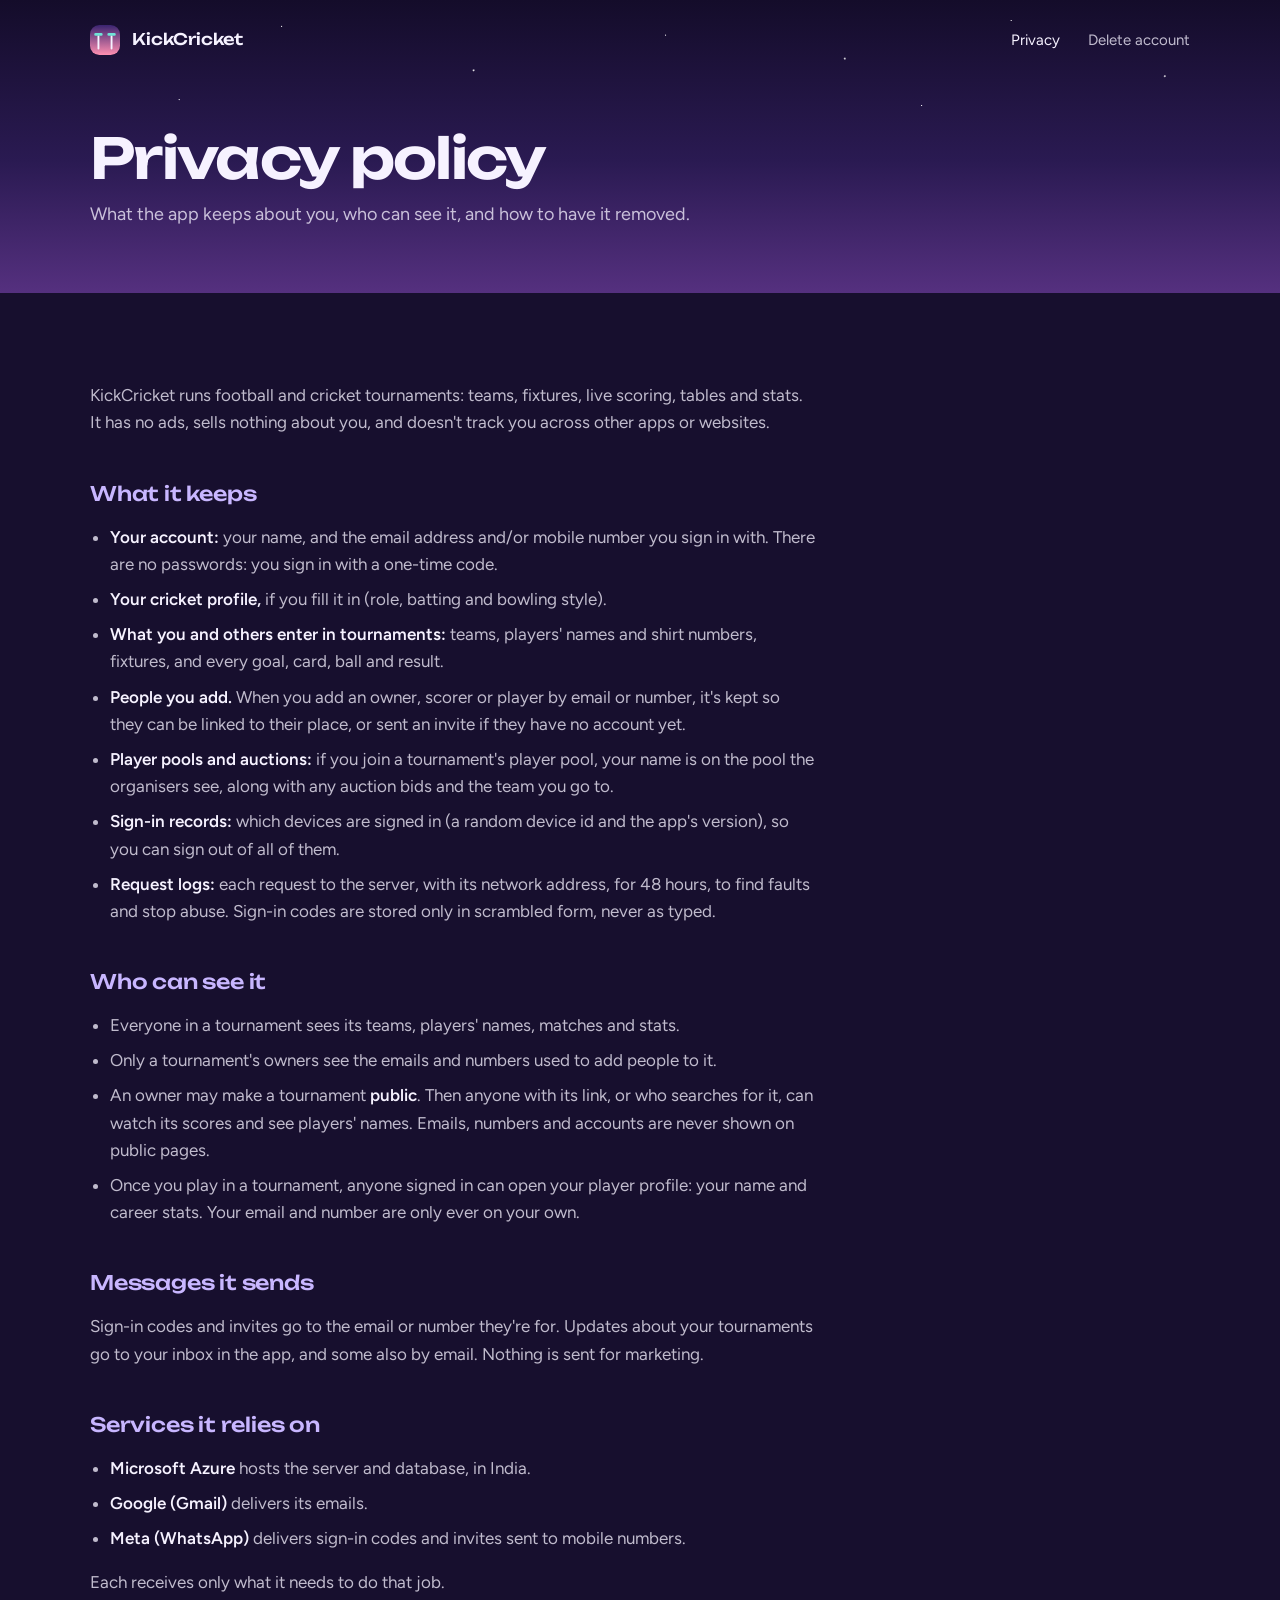
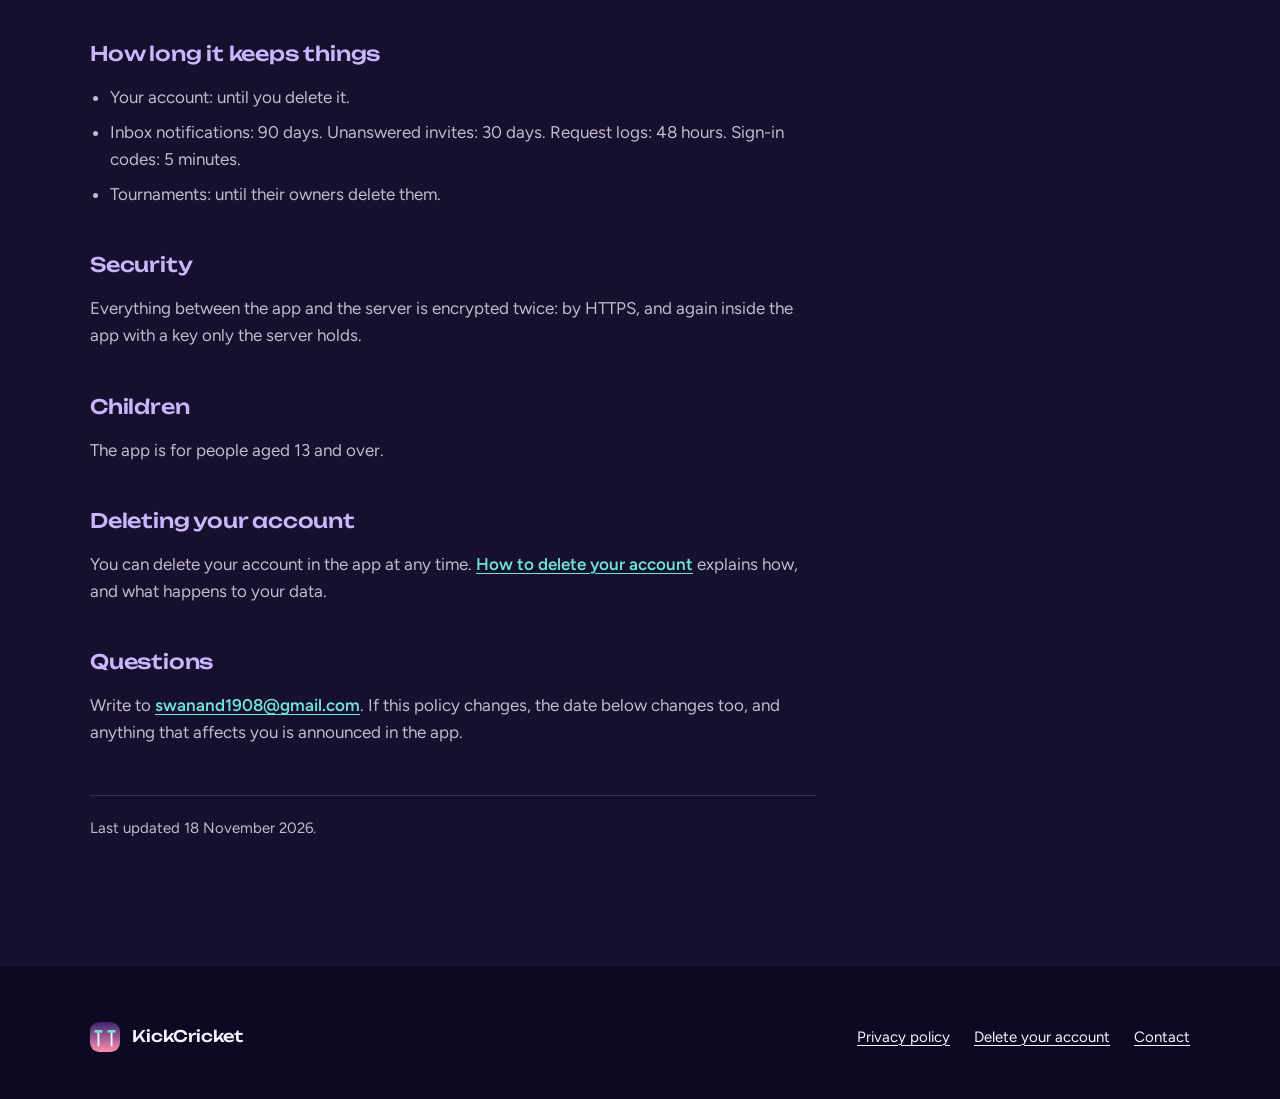
==== privacy.html @ 46ff719f "KickCricket website" ====
<!doctype html>
<html lang="en">
<head>
  <meta charset="utf-8">
  <meta name="viewport" content="width=device-width, initial-scale=1">
  <title>Privacy policy | KickCricket</title>
  <meta name="description" content="What KickCricket keeps about you, who can see it, and how to have it removed.">
  <meta name="theme-color" content="#170F2E">
  <link rel="icon" href="mark.svg" type="image/svg+xml">
  <link rel="preconnect" href="https://fonts.googleapis.com">
  <link rel="preconnect" href="https://fonts.gstatic.com" crossorigin>
  <link rel="stylesheet" href="https://fonts.googleapis.com/css2?family=Unbounded:wght@500;600&family=Figtree:wght@400;600;700&display=swap">
  <link rel="stylesheet" href="styles.css">
</head>
<body>
  <a class="skip" href="#main">Skip to content</a>

  <div class="page-head">
    <div class="stars" aria-hidden="true"></div>
    <header class="wrap bar">
      <a class="brand" href="./"><img src="mark.svg" alt="" width="30" height="30">KickCricket</a>
      <nav aria-label="Site">
        <a href="privacy.html" aria-current="page">Privacy</a>
        <a href="delete-account.html">Delete account</a>
      </nav>
    </header>
    <div class="wrap">
      <h1>Privacy policy</h1>
      <p>What the app keeps about you, who can see it, and how to have it removed.</p>
    </div>
  </div>

  <main id="main" class="wrap doc">
    <article>
      <p>
        KickCricket runs football and cricket tournaments: teams, fixtures, live scoring, tables and stats.
        It has no ads, sells nothing about you, and doesn't track you across other apps or websites.
      </p>

      <h2>What it keeps</h2>
      <ul>
        <li><strong>Your account:</strong> your name, and the email address and/or mobile number you sign in with. There are no passwords: you sign in with a one-time code.</li>
        <li><strong>Your cricket profile,</strong> if you fill it in (role, batting and bowling style).</li>
        <li><strong>What you and others enter in tournaments:</strong> teams, players' names and shirt numbers, fixtures, and every goal, card, ball and result.</li>
        <li><strong>People you add.</strong> When you add an owner, scorer or player by email or number, it's kept so they can be linked to their place, or sent an invite if they have no account yet.</li>
        <li><strong>Player pools and auctions:</strong> if you join a tournament's player pool, your name is on the pool the organisers see, along with any auction bids and the team you go to.</li>
        <li><strong>Sign-in records:</strong> which devices are signed in (a random device id and the app's version), so you can sign out of all of them.</li>
        <li><strong>Request logs:</strong> each request to the server, with its network address, for 48 hours, to find faults and stop abuse. Sign-in codes are stored only in scrambled form, never as typed.</li>
      </ul>

      <h2>Who can see it</h2>
      <ul>
        <li>Everyone in a tournament sees its teams, players' names, matches and stats.</li>
        <li>Only a tournament's owners see the emails and numbers used to add people to it.</li>
        <li>An owner may make a tournament <strong>public</strong>. Then anyone with its link, or who searches for it, can watch its scores and see players' names. Emails, numbers and accounts are never shown on public pages.</li>
        <li>Once you play in a tournament, anyone signed in can open your player profile: your name and career stats. Your email and number are only ever on your own.</li>
      </ul>

      <h2>Messages it sends</h2>
      <p>
        Sign-in codes and invites go to the email or number they're for. Updates about your tournaments go to your
        inbox in the app, and some also by email. Nothing is sent for marketing.
      </p>

      <h2>Services it relies on</h2>
      <ul>
        <li><strong>Microsoft Azure</strong> hosts the server and database, in India.</li>
        <li><strong>Google (Gmail)</strong> delivers its emails.</li>
        <li><strong>Meta (WhatsApp)</strong> delivers sign-in codes and invites sent to mobile numbers.</li>
      </ul>
      <p>Each receives only what it needs to do that job.</p>

      <h2>How long it keeps things</h2>
      <ul>
        <li>Your account: until you delete it.</li>
        <li>Inbox notifications: 90 days. Unanswered invites: 30 days. Request logs: 48 hours. Sign-in codes: 5 minutes.</li>
        <li>Tournaments: until their owners delete them.</li>
      </ul>

      <h2>Security</h2>
      <p>
        Everything between the app and the server is encrypted twice: by HTTPS, and again inside the app with a key
        only the server holds.
      </p>

      <h2>Children</h2>
      <p>The app is for people aged 13 and over.</p>

      <h2>Deleting your account</h2>
      <p>
        You can delete your account in the app at any time. <a href="delete-account.html">How to delete your account</a>
        explains how, and what happens to your data.
      </p>

      <h2>Questions</h2>
      <p>
        Write to <a href="mailto:swanand1908@gmail.com?subject=KickCricket%3A%20privacy">swanand1908@gmail.com</a>.
        If this policy changes, the date below changes too, and anything that affects you is announced in the app.
      </p>

      <p class="updated">Last updated 18 November 2026.</p>
    </article>
  </main>

  <footer class="foot">
    <div class="wrap foot-grid">
      <a class="brand" href="./"><img src="mark.svg" alt="" width="30" height="30">KickCricket</a>
      <nav aria-label="Policies">
        <a href="privacy.html">Privacy policy</a>
        <a href="delete-account.html">Delete your account</a>
        <a href="mailto:swanand1908@gmail.com">Contact</a>
      </nav>
    </div>
  </footer>
</body>
</html>
---- styles.css ----
/* KickCricket — the public site (GitHub Pages), "Dusk" look.
   An evening match: a violet sky fading to a pink horizon, floodlights, lilac for cricket and aqua for football.
   Unbounded for headings and scores, Figtree for reading.
   Motion: the floodlights sweep and the stars twinkle (slow, ambient); the hero's scoreboard plays one over and one
   goal, once; the timeline's light travels across when it scrolls into view; results run along the ribbon (pauses on
   hover). With reduced motion everything is still and shows its final state. */

:root {
  --night: #170f2e;
  --night-deep: #0e0820;
  --violet: #2a1a52;
  --plum: #55307f;
  --pink: #ff8fb1;
  --lilac: #c8b6ff;
  --aqua: #6fe3d6;
  --ink: #f6f2ff;
  --soft: rgba(246, 242, 255, 0.76);
  --faint: rgba(246, 242, 255, 0.56);
  --line: rgba(246, 242, 255, 0.14);
  --wicket: #ff6b7f;

  --display: "Unbounded", "Arial Black", sans-serif;
  --body: "Figtree", system-ui, -apple-system, "Segoe UI", sans-serif;
  --gutter: clamp(16px, 4vw, 40px);
  --ease-out: cubic-bezier(0.23, 1, 0.32, 1);
  --ease-move: cubic-bezier(0.65, 0, 0.35, 1);
}

*,
*::before,
*::after {
  box-sizing: border-box;
}

html {
  -webkit-text-size-adjust: 100%;
  text-size-adjust: 100%;
  scroll-behavior: smooth;
}

body {
  margin: 0;
  background: var(--night);
  color: var(--ink);
  font-family: var(--body);
  font-size: 17px;
  line-height: 1.6;
  -webkit-font-smoothing: antialiased;
  overflow-x: hidden;
}

a {
  color: inherit;
  text-underline-offset: 0.18em;
  text-decoration-thickness: 1px;
}

a:hover {
  text-decoration-thickness: 2px;
}

:focus-visible {
  outline: 3px solid var(--aqua);
  outline-offset: 3px;
  border-radius: 6px;
}

.skip {
  position: absolute;
  left: -9999px;
}

.skip:focus {
  left: var(--gutter);
  top: 12px;
  z-index: 10;
  background: var(--aqua);
  color: var(--night-deep);
  padding: 8px 14px;
  border-radius: 8px;
  font-weight: 700;
}

.wrap {
  width: 100%;
  max-width: 1180px;
  margin: 0 auto;
  padding-left: var(--gutter);
  padding-right: var(--gutter);
}

.num {
  font-family: var(--display);
  font-weight: 500;
  font-variant-numeric: tabular-nums;
  letter-spacing: -0.02em;
}

/* ---------- Top bar ---------- */

.bar {
  display: flex;
  justify-content: space-between;
  align-items: center;
  gap: 16px;
  min-height: 80px;
  position: relative;
  z-index: 2;
}

.brand {
  display: inline-flex;
  align-items: center;
  gap: 12px;
  min-height: 44px;
  text-decoration: none;
  font-family: var(--display);
  font-weight: 500;
  font-size: 16px;
  letter-spacing: -0.01em;
  white-space: nowrap;
}

.brand img {
  width: 30px;
  height: 30px;
  display: block;
}

.bar nav {
  display: flex;
  gap: clamp(14px, 3vw, 28px);
  font-size: 15px;
}

.bar nav a {
  text-decoration: none;
  color: var(--soft);
  min-height: 44px;
  display: inline-flex;
  align-items: center;
}

.bar nav a:hover,
.bar nav a[aria-current="page"] {
  color: var(--ink);
}

/* ---------- The sky ---------- */

.sky {
  position: relative;
  overflow: hidden;
  isolation: isolate;
  background: linear-gradient(180deg, #140c2a 0%, #2a1a52 38%, #55307f 68%, #c0578f 88%, #ff8fb1 100%);
}

.stars {
  position: absolute;
  inset: 0 0 40% 0;
  z-index: -1;
  background-image:
    radial-gradient(1.5px 1.5px at 8% 18%, #fff, transparent),
    radial-gradient(1px 1px at 22% 9%, #fff, transparent),
    radial-gradient(1.5px 1.5px at 37% 24%, #fff, transparent),
    radial-gradient(1px 1px at 52% 12%, #fff, transparent),
    radial-gradient(1.5px 1.5px at 66% 20%, #fff, transparent),
    radial-gradient(1px 1px at 79% 7%, #fff, transparent),
    radial-gradient(1.5px 1.5px at 91% 26%, #fff, transparent),
    radial-gradient(1px 1px at 14% 34%, #fff, transparent),
    radial-gradient(1px 1px at 72% 36%, #fff, transparent);
  animation: twinkle 5s ease-in-out infinite alternate;
}

.stars.two {
  background-position: 3% 6%;
  animation-delay: -2.5s;
  opacity: 0.7;
}

@keyframes twinkle {
  from { opacity: 0.35; }
  to { opacity: 1; }
}

.tower {
  position: absolute;
  bottom: 150px;
  width: 10px;
  height: 330px;
  background: linear-gradient(#0e0820, #1e1340);
  z-index: -1;
}

.tower.l { left: 7%; }
.tower.r { right: 7%; }

.tower::before {
  content: "";
  position: absolute;
  top: -8px;
  left: -22px;
  width: 54px;
  height: 22px;
  border-radius: 5px;
  background: #fff6d6;
  box-shadow: 0 0 30px 8px rgba(255, 246, 214, 0.55);
}

.beam {
  position: absolute;
  top: -2px;
  left: -255px;
  width: 520px;
  height: 900px;
  transform-origin: top center;
  background: conic-gradient(from 0deg at 50% 0%, transparent 160deg, rgba(255, 246, 214, 0.16) 175deg, rgba(255, 246, 214, 0.22) 180deg, rgba(255, 246, 214, 0.16) 185deg, transparent 200deg);
  mix-blend-mode: screen;
  pointer-events: none;
}

.tower.l .beam { animation: sweep-l 9s ease-in-out infinite alternate; transform: rotate(-24deg); }
.tower.r .beam { animation: sweep-r 9s ease-in-out infinite alternate; transform: rotate(24deg); }

@keyframes sweep-l {
  from { transform: rotate(-34deg); }
  to { transform: rotate(-12deg); }
}

@keyframes sweep-r {
  from { transform: rotate(34deg); }
  to { transform: rotate(12deg); }
}

.ground {
  position: absolute;
  left: 0;
  right: 0;
  bottom: 0;
  height: 150px;
  background: linear-gradient(180deg, #1b3a4a, #0f2230);
  z-index: -1;
}

.ground::before {
  content: "";
  position: absolute;
  left: -10%;
  right: -10%;
  top: -60px;
  height: 120px;
  border-radius: 50%;
  background: #18333f;
}

/* ---------- Hero ---------- */

.hero {
  text-align: center;
  padding-top: 72px;
  padding-bottom: 64px;
}

.hero h1 {
  font-family: var(--display);
  font-weight: 600;
  font-size: clamp(34px, 5.2vw, 68px);
  line-height: 1.08;
  letter-spacing: -0.03em;
  margin: 0 auto 22px;
  max-width: 15ch;
  text-wrap: balance;
}

.lede {
  color: var(--soft);
  font-size: clamp(18px, 1.6vw, 20px);
  max-width: 46ch;
  margin: 0 auto 30px;
}

.cta {
  display: inline-flex;
  align-items: center;
  gap: 10px;
  padding: 15px 26px;
  border-radius: 999px;
  background: var(--aqua);
  color: var(--night-deep);
  font-weight: 700;
  font-size: 16px;
  box-shadow: 0 0 0 6px rgba(111, 227, 214, 0.16);
}

.cta-note {
  display: block;
  margin-top: 14px;
  font-size: 15px;
  color: var(--faint);
}

/* ---------- The scoreboard across the ground ---------- */

.board {
  margin: 56px auto 0;
  max-width: 920px;
  display: grid;
  grid-template-columns: 1fr 1.25fr;
  border-radius: 28px;
  overflow: hidden;
  background: rgba(23, 15, 46, 0.62);
  border: 1px solid rgba(246, 242, 255, 0.18);
  -webkit-backdrop-filter: blur(16px);
  backdrop-filter: blur(16px);
  box-shadow: 0 30px 70px -30px rgba(0, 0, 0, 0.7);
  text-align: left;
}

.side {
  padding: 24px 28px;
}

.side + .side {
  border-left: 1px solid var(--line);
}

.side-top {
  display: flex;
  justify-content: space-between;
  gap: 12px;
  font-size: 14px;
  color: var(--soft);
  margin-bottom: 10px;
}

.live {
  display: inline-flex;
  align-items: center;
  gap: 8px;
  color: var(--ink);
  font-weight: 600;
}

.live::before {
  content: "";
  width: 8px;
  height: 8px;
  border-radius: 50%;
  background: var(--aqua);
  box-shadow: 0 0 12px var(--aqua);
}

.fbscore {
  display: flex;
  align-items: center;
  justify-content: space-between;
  gap: 10px;
}

.fbscore b {
  font-weight: 600;
  font-size: 18px;
}

.fbscore .num {
  font-size: 52px;
  line-height: 1;
  color: var(--aqua);
}

.goalnote {
  margin-top: 12px;
  font-size: 14px;
  color: var(--soft);
}

.ckscore {
  display: flex;
  align-items: baseline;
  justify-content: space-between;
  gap: 10px;
}

.ckscore .num {
  font-size: 52px;
  line-height: 1;
  color: var(--lilac);
}

.ckscore .ov {
  color: var(--soft);
  font-size: 15px;
  line-height: 1;
  white-space: nowrap;
}

.need {
  display: flex;
  justify-content: space-between;
  gap: 12px;
  font-size: 14px;
  color: var(--soft);
  margin: 8px 0 14px;
}

.balls {
  display: flex;
  gap: 8px;
  list-style: none;
  margin: 0;
  padding: 0;
}

.balls li {
  width: 34px;
  height: 34px;
  border-radius: 50%;
  display: grid;
  place-items: center;
  font-weight: 700;
  font-size: 15px;
  background: rgba(246, 242, 255, 0.1);
}

.balls .four,
.balls .six {
  background: var(--lilac);
  color: #1e1240;
}

.balls .out {
  background: var(--wicket);
  color: #fff;
}

.balls .next {
  background: transparent;
  border: 1.5px dashed rgba(246, 242, 255, 0.35);
}

/* Rolling figures: a column of states, stepped through once. */
.roll {
  display: inline-block;
  height: 1em;
  overflow: hidden;
  vertical-align: top;
}

.strip {
  display: flex;
  flex-direction: column;
  transform: translateY(-5em);
}

.strip > span {
  display: block;
  height: 1em;
  line-height: 1em;
  white-space: nowrap;
}

.goal-strip {
  display: flex;
  flex-direction: column;
  transform: translateY(-1em);
}

.goal-strip span {
  display: block;
  height: 1em;
  line-height: 1em;
}

/* One over, ball by ball, then the goal: plays once when the page opens. */
@media (prefers-reduced-motion: no-preference) {
  .strip {
    animation: tick 6s var(--ease-move) 0.6s both;
  }
  .balls li:not(.next) {
    animation: ball 0.45s var(--ease-out) both;
  }
  .balls li:nth-child(1) { animation-delay: 1.2s; }
  .balls li:nth-child(2) { animation-delay: 2.2s; }
  .balls li:nth-child(3) { animation-delay: 3.2s; }
  .balls li:nth-child(4) { animation-delay: 4.2s; }
  .balls li:nth-child(5) { animation-delay: 5.2s; }
  .goal-strip {
    animation: goal 0.6s var(--ease-move) 6.4s both;
  }
  .goalnote {
    animation: goal-note 1.6s ease 6.4s both;
  }
}

/* The strip's steps line up with the balls above: 1.2 s, 2.2 s, … after a 0.6 s start. */
@keyframes tick {
  0%, 9% { transform: translateY(0); }
  12%, 25% { transform: translateY(-1em); }
  28%, 42% { transform: translateY(-2em); }
  45%, 59% { transform: translateY(-3em); }
  62%, 75% { transform: translateY(-4em); }
  78%, 100% { transform: translateY(-5em); }
}

@keyframes ball {
  from { opacity: 0; transform: scale(0.6); }
  to { opacity: 1; transform: none; }
}

@keyframes goal {
  from { transform: translateY(0); }
  to { transform: translateY(-1em); }
}

@keyframes goal-note {
  0% { opacity: 0; color: var(--aqua); }
  20%, 60% { opacity: 1; color: var(--aqua); }
  100% { opacity: 1; color: var(--soft); }
}

/* ---------- Results ribbon ---------- */

.ribbon {
  position: relative;
  z-index: 1;
  background: var(--night-deep);
  border-top: 1px solid rgba(111, 227, 214, 0.35);
  border-bottom: 1px solid rgba(111, 227, 214, 0.35);
  overflow: hidden;
  white-space: nowrap;
  padding: 16px 0;
}

.track {
  display: inline-flex;
  gap: 48px;
  padding-left: 48px;
}

@media (prefers-reduced-motion: no-preference) {
  .track {
    animation: marquee 40s linear infinite;
  }
  .ribbon:hover .track {
    animation-play-state: paused;
  }
}

@keyframes marquee {
  to { transform: translateX(-50%); }
}

.ri {
  font-size: 16px;
  color: var(--soft);
}

.ri b {
  color: var(--ink);
  font-weight: 600;
}

.ri em {
  font-style: normal;
  font-family: var(--display);
  font-weight: 500;
  color: var(--aqua);
  padding: 0 4px;
}

.ri small {
  font-size: 14px;
  color: var(--faint);
  padding-left: 6px;
}

/* ---------- Sections ---------- */

.sec {
  padding: clamp(64px, 9vw, 100px) 0;
}

.sec + .sec {
  border-top: 1px solid var(--line);
}

.sec h2 {
  font-family: var(--display);
  font-weight: 600;
  font-size: clamp(26px, 3.4vw, 42px);
  line-height: 1.12;
  letter-spacing: -0.03em;
  margin: 0 0 14px;
  max-width: 20ch;
  text-wrap: balance;
}

.intro {
  color: var(--soft);
  font-size: 18px;
  max-width: 54ch;
  margin: 0 0 52px;
}

/* A tournament start to finish: a real sequence. When it scrolls into view a light travels along it,
   and each stage brightens as it passes. */
.timeline {
  list-style: none;
  margin: 0;
  padding: 0;
  display: grid;
  grid-template-columns: repeat(3, minmax(0, 1fr));
  gap: 40px;
  position: relative;
}

.timeline::before {
  content: "";
  position: absolute;
  left: 0;
  right: 0;
  top: 9px;
  height: 2px;
  background: linear-gradient(90deg, var(--pink), var(--lilac), var(--aqua));
  opacity: 0.55;
}

.timeline::after {
  content: "";
  position: absolute;
  top: 2px;
  left: calc(100% - 16px);
  width: 16px;
  height: 16px;
  border-radius: 50%;
  background: #fff;
  box-shadow: 0 0 18px 6px rgba(200, 182, 255, 0.7);
}

.timeline > li {
  padding-top: 44px;
}

.timeline h3 {
  font-family: var(--display);
  font-weight: 500;
  font-size: 19px;
  letter-spacing: -0.01em;
  margin: 0 0 14px;
}

.s1 h3 { color: var(--pink); }
.s2 h3 { color: var(--lilac); }
.s3 h3 { color: var(--aqua); }

.timeline ul {
  margin: 0;
  padding-left: 1.1em;
  color: var(--soft);
}

.timeline ul li + li {
  margin-top: 9px;
}

@media (prefers-reduced-motion: no-preference) {
  .js .timeline::after { left: 0; }
  .js .timeline > li { opacity: 0.4; transition: opacity 0.6s ease; }
  .js .timeline.go::after { animation: travel 2.4s var(--ease-move) 0.2s both; }
  .js .timeline.go > li { opacity: 1; }
  .js .timeline.go > li.s1 { transition-delay: 0.2s; }
  .js .timeline.go > li.s2 { transition-delay: 1.1s; }
  .js .timeline.go > li.s3 { transition-delay: 2s; }
}

@keyframes travel {
  from { left: 0; }
  to { left: calc(100% - 16px); }
}

.roles {
  margin: 0;
  display: grid;
  grid-template-columns: minmax(0, 1fr) minmax(0, 1fr);
  gap: 0 56px;
}

.role {
  padding: 24px 0;
  border-top: 1px solid var(--line);
}

.role dt {
  font-family: var(--display);
  font-weight: 500;
  font-size: 20px;
  color: var(--lilac);
  margin-bottom: 6px;
}

.role dd {
  margin: 0;
  color: var(--soft);
}

.sports {
  display: grid;
  grid-template-columns: minmax(0, 1fr) minmax(0, 1fr);
  gap: 20px;
}

.sport {
  padding: clamp(26px, 4vw, 36px);
  border-radius: 28px;
  border: 1px solid var(--line);
}

.sport.football {
  background: linear-gradient(160deg, rgba(111, 227, 214, 0.22), rgba(111, 227, 214, 0.03) 70%);
}

.sport.cricket {
  background: linear-gradient(200deg, rgba(200, 182, 255, 0.26), rgba(200, 182, 255, 0.03) 70%);
}

.sport h3 {
  font-family: var(--display);
  font-weight: 600;
  font-size: 28px;
  margin: 0 0 12px;
  letter-spacing: -0.02em;
}

.sport.football h3 { color: var(--aqua); }
.sport.cricket h3 { color: var(--lilac); }

.sport p {
  margin: 0;
  color: var(--soft);
}

/* ---------- Footer ---------- */

.foot {
  padding: 48px 0 40px;
  background: var(--night-deep);
  color: var(--soft);
  font-size: 15px;
}

.foot-grid {
  display: flex;
  justify-content: space-between;
  align-items: flex-start;
  gap: 24px 48px;
  flex-wrap: wrap;
}

.foot .brand {
  color: var(--ink);
}

.foot p {
  max-width: 40ch;
  margin: 10px 0 0;
}

.foot nav {
  display: flex;
  flex-wrap: wrap;
  gap: 4px 24px;
}

.foot nav a {
  color: var(--ink);
  min-height: 44px;
  display: inline-flex;
  align-items: center;
}

/* ---------- Policy pages ---------- */

.page-head {
  position: relative;
  overflow: hidden;
  isolation: isolate;
  background: linear-gradient(180deg, #140c2a 0%, #2a1a52 55%, #55307f 100%);
  padding-bottom: clamp(36px, 6vw, 64px);
}

.page-head .stars {
  inset: 0;
}

.page-head h1 {
  font-family: var(--display);
  font-weight: 600;
  font-size: clamp(32px, 5vw, 56px);
  line-height: 1.08;
  letter-spacing: -0.03em;
  margin: clamp(24px, 4vw, 48px) 0 12px;
}

.page-head p {
  margin: 0;
  color: var(--soft);
  max-width: 56ch;
  font-size: 18px;
}

.doc {
  padding-top: clamp(40px, 6vw, 72px);
  padding-bottom: clamp(64px, 9vw, 112px);
}

.doc article {
  max-width: 66ch;
}

.doc h2 {
  font-family: var(--display);
  font-weight: 500;
  font-size: 20px;
  line-height: 1.3;
  letter-spacing: -0.01em;
  color: var(--lilac);
  margin: 44px 0 10px;
}

.doc h2:first-child {
  margin-top: 0;
}

.doc p,
.doc li {
  color: var(--soft);
}

.doc strong {
  color: var(--ink);
  font-weight: 600;
}

.doc ul,
.doc ol {
  padding-left: 1.2em;
}

.doc li + li {
  margin-top: 8px;
}

.doc a {
  color: var(--aqua);
  font-weight: 600;
}

.updated {
  margin-top: 48px;
  padding-top: 20px;
  border-top: 1px solid var(--line);
  font-size: 15px;
}

/* ---------- Narrow screens ---------- */

@media (max-width: 900px) {
  .hero { padding-top: 28px; }
  .board { grid-template-columns: minmax(0, 1fr); margin-top: 36px; }
  .side + .side { border-left: 0; border-top: 1px solid var(--line); }
  .timeline,
  .roles,
  .sports { grid-template-columns: minmax(0, 1fr); }
  .timeline::before,
  .timeline::after { display: none; }
  .timeline > li { padding-top: 0; }
  .tower { display: none; }
}

@media (max-width: 640px) {
  body { font-size: 16px; }
  .bar nav .wide { display: none; }
  .side { padding: 20px; }
  .fbscore .num,
  .ckscore .num { font-size: 44px; }
}

@media (max-width: 480px) {
  .bar nav a:last-child { display: none; }
}

/* Ambient motion off too. */
@media (prefers-reduced-motion: reduce) {
  .stars,
  .beam { animation: none !important; }
}
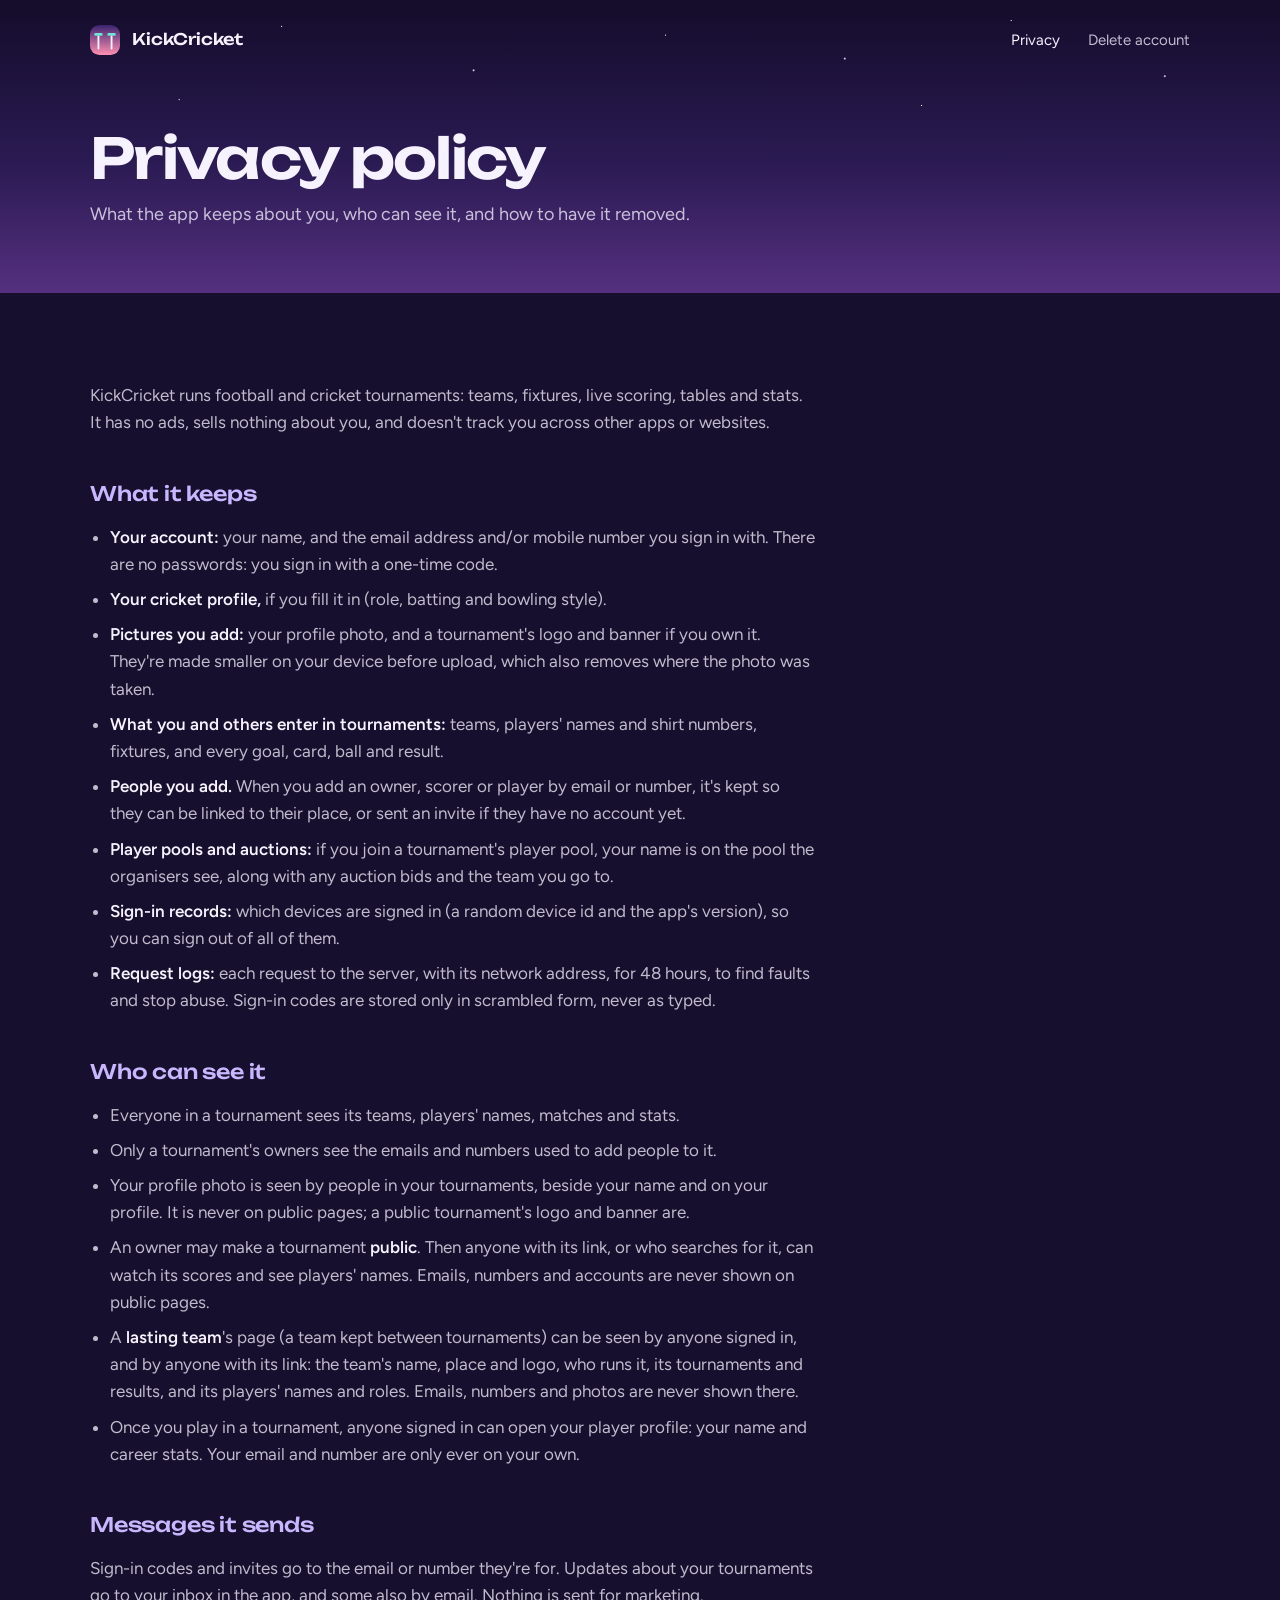
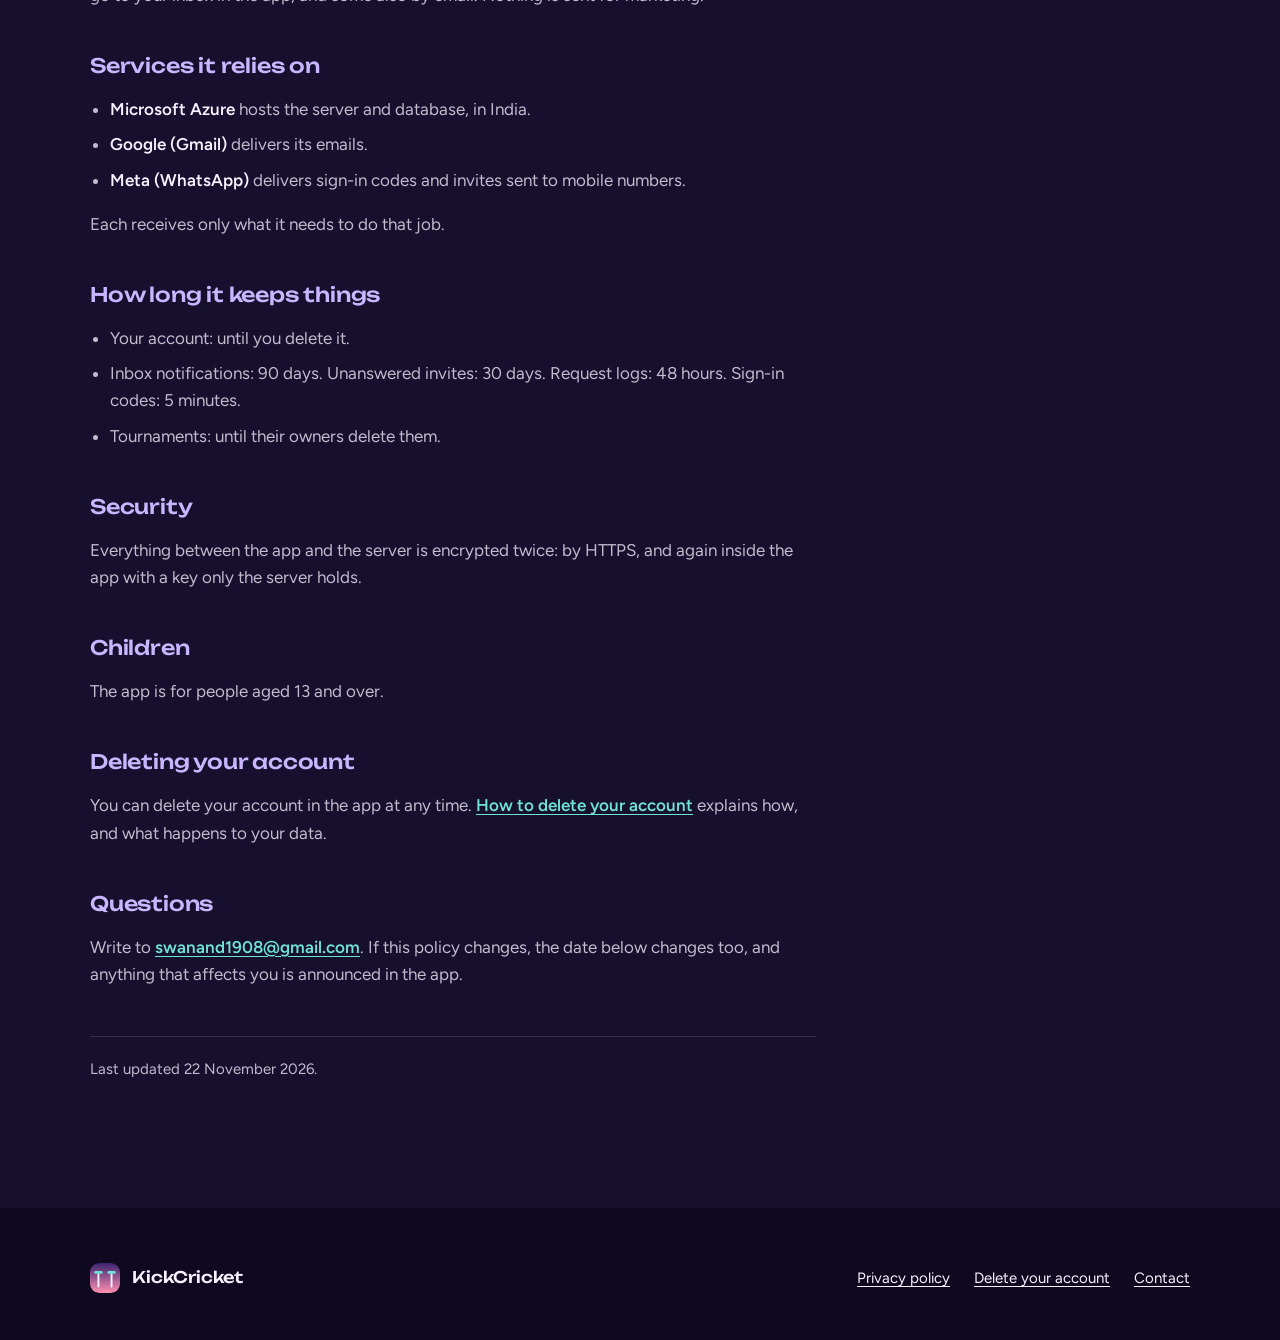
==== commit 12dfa79e: "Privacy: pictures and lasting team pages" ====
--- a/privacy.html
+++ b/privacy.html
@@ -41,6 +41,7 @@
       <ul>
         <li><strong>Your account:</strong> your name, and the email address and/or mobile number you sign in with. There are no passwords: you sign in with a one-time code.</li>
         <li><strong>Your cricket profile,</strong> if you fill it in (role, batting and bowling style).</li>
+        <li><strong>Pictures you add:</strong> your profile photo, and a tournament's logo and banner if you own it. They're made smaller on your device before upload, which also removes where the photo was taken.</li>
         <li><strong>What you and others enter in tournaments:</strong> teams, players' names and shirt numbers, fixtures, and every goal, card, ball and result.</li>
         <li><strong>People you add.</strong> When you add an owner, scorer or player by email or number, it's kept so they can be linked to their place, or sent an invite if they have no account yet.</li>
         <li><strong>Player pools and auctions:</strong> if you join a tournament's player pool, your name is on the pool the organisers see, along with any auction bids and the team you go to.</li>
@@ -52,7 +53,9 @@
       <ul>
         <li>Everyone in a tournament sees its teams, players' names, matches and stats.</li>
         <li>Only a tournament's owners see the emails and numbers used to add people to it.</li>
+        <li>Your profile photo is seen by people in your tournaments, beside your name and on your profile. It is never on public pages; a public tournament's logo and banner are.</li>
         <li>An owner may make a tournament <strong>public</strong>. Then anyone with its link, or who searches for it, can watch its scores and see players' names. Emails, numbers and accounts are never shown on public pages.</li>
+        <li>A <strong>lasting team</strong>'s page (a team kept between tournaments) can be seen by anyone signed in, and by anyone with its link: the team's name, place and logo, who runs it, its tournaments and results, and its players' names and roles. Emails, numbers and photos are never shown there.</li>
         <li>Once you play in a tournament, anyone signed in can open your player profile: your name and career stats. Your email and number are only ever on your own.</li>
       </ul>
 
@@ -98,7 +101,7 @@
         If this policy changes, the date below changes too, and anything that affects you is announced in the app.
       </p>
 
-      <p class="updated">Last updated 18 November 2026.</p>
+      <p class="updated">Last updated 22 November 2026.</p>
     </article>
   </main>
 
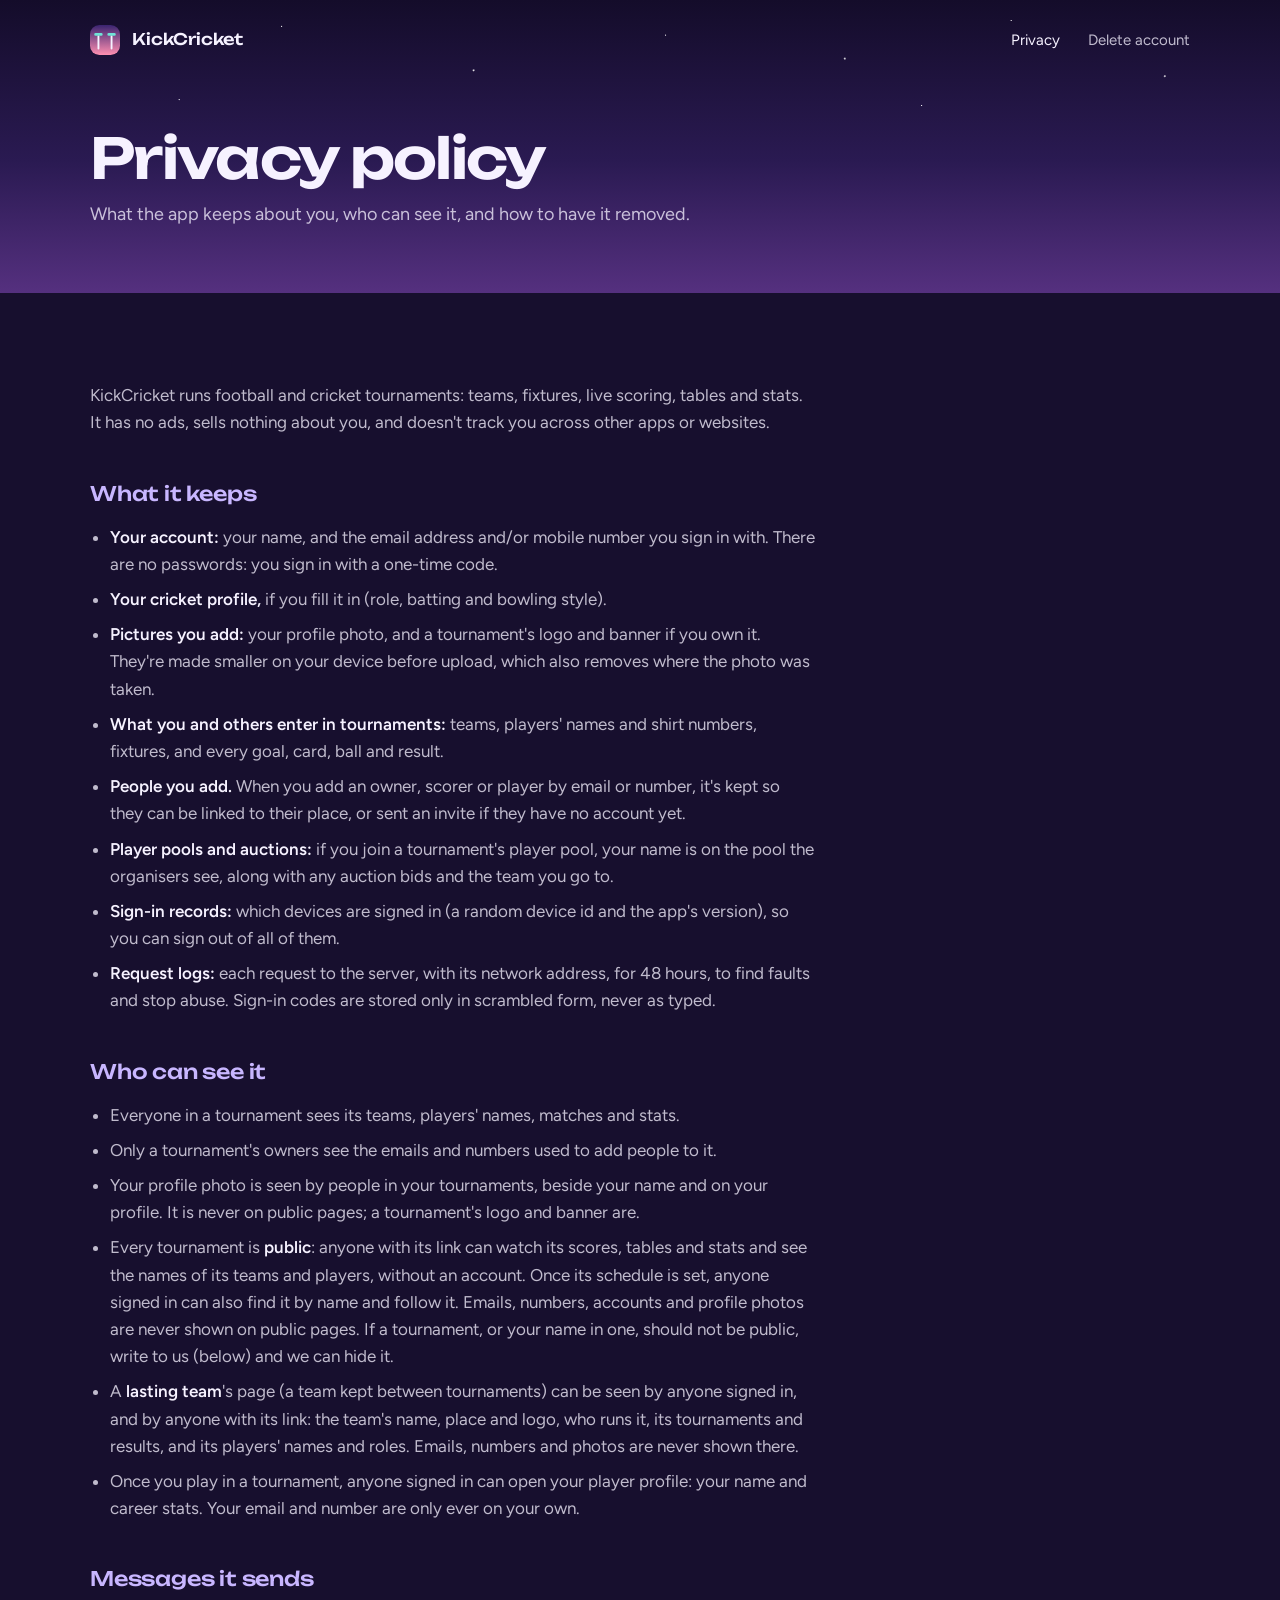
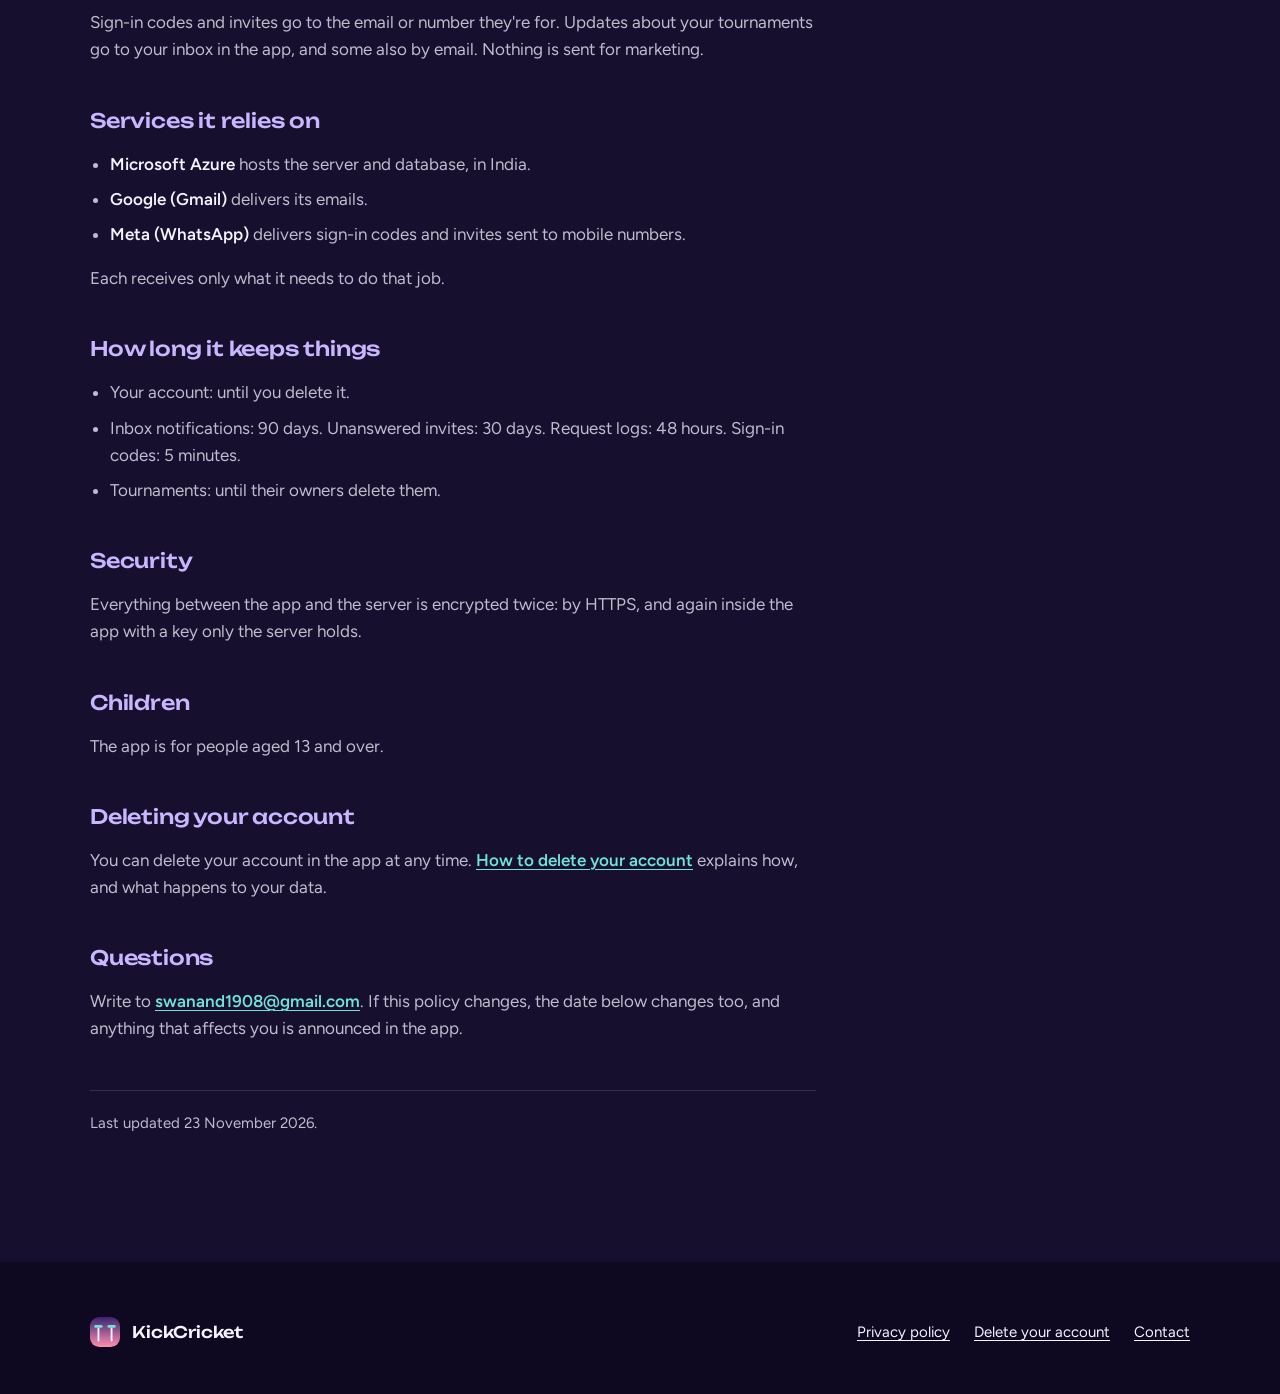
==== commit 9a09d78e: "Privacy: every tournament is public Co-Authored-By: Claude Opus 5.5 <noreply@anthropic.com>" ====
--- a/privacy.html
+++ b/privacy.html
@@ -53,8 +53,8 @@
       <ul>
         <li>Everyone in a tournament sees its teams, players' names, matches and stats.</li>
         <li>Only a tournament's owners see the emails and numbers used to add people to it.</li>
-        <li>Your profile photo is seen by people in your tournaments, beside your name and on your profile. It is never on public pages; a public tournament's logo and banner are.</li>
-        <li>An owner may make a tournament <strong>public</strong>. Then anyone with its link, or who searches for it, can watch its scores and see players' names. Emails, numbers and accounts are never shown on public pages.</li>
+        <li>Your profile photo is seen by people in your tournaments, beside your name and on your profile. It is never on public pages; a tournament's logo and banner are.</li>
+        <li>Every tournament is <strong>public</strong>: anyone with its link can watch its scores, tables and stats and see the names of its teams and players, without an account. Once its schedule is set, anyone signed in can also find it by name and follow it. Emails, numbers, accounts and profile photos are never shown on public pages. If a tournament, or your name in one, should not be public, write to us (below) and we can hide it.</li>
         <li>A <strong>lasting team</strong>'s page (a team kept between tournaments) can be seen by anyone signed in, and by anyone with its link: the team's name, place and logo, who runs it, its tournaments and results, and its players' names and roles. Emails, numbers and photos are never shown there.</li>
         <li>Once you play in a tournament, anyone signed in can open your player profile: your name and career stats. Your email and number are only ever on your own.</li>
       </ul>
@@ -101,7 +101,7 @@
         If this policy changes, the date below changes too, and anything that affects you is announced in the app.
       </p>
 
-      <p class="updated">Last updated 22 November 2026.</p>
+      <p class="updated">Last updated 23 November 2026.</p>
     </article>
   </main>
 
